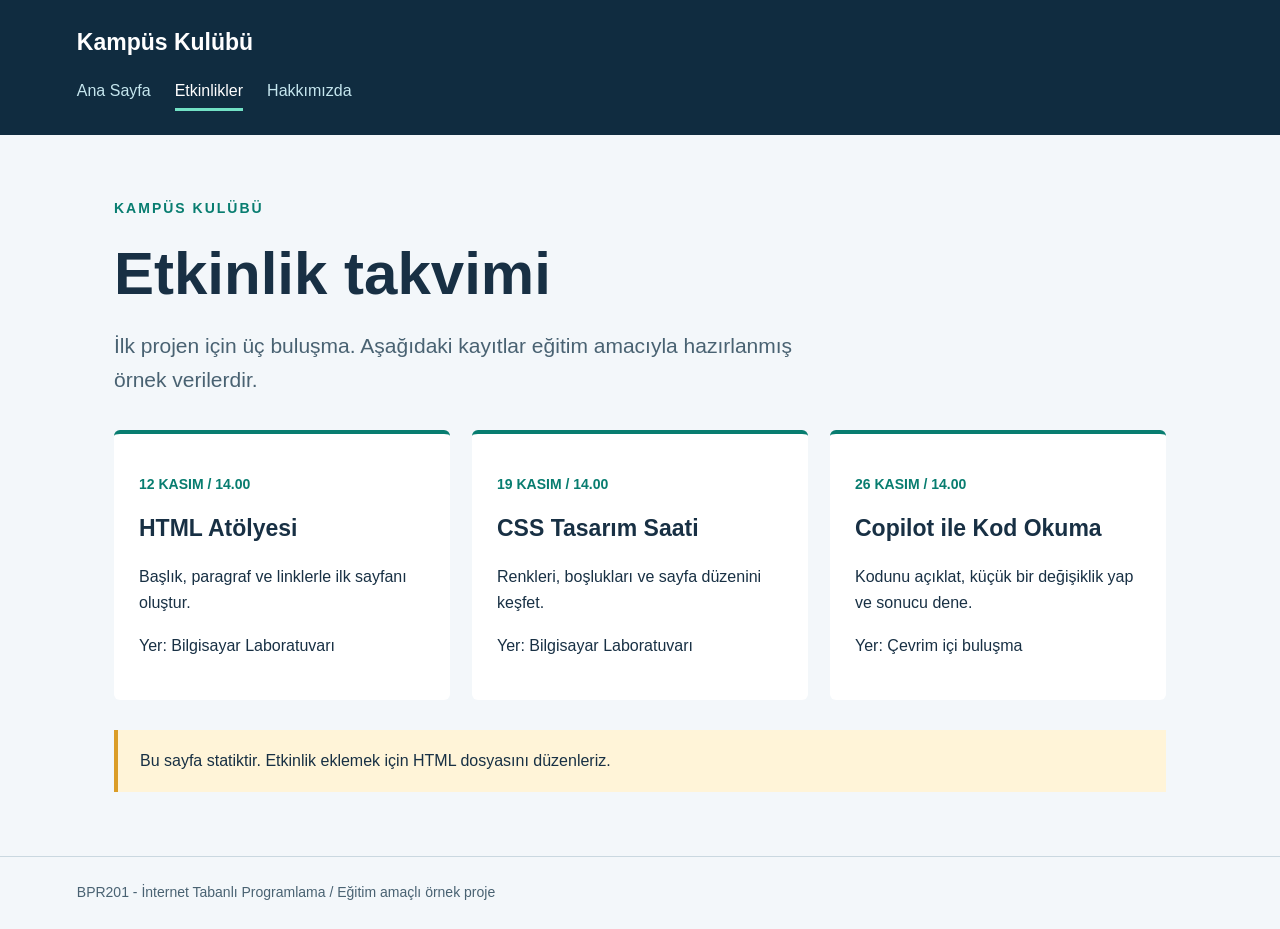
==== etkinlikler.html @ 7fa36695 "Add files via upload" ====
<!doctype html>
<html lang="tr">
<head>
  <meta charset="UTF-8">
  <meta name="viewport" content="width=device-width, initial-scale=1.0">
  <title>Etkinlikler | Kampüs Kulübü</title>
  <link rel="stylesheet" href="style.css">
</head>
<body>
<header><div class="brand">Kampüs Kulübü</div><nav aria-label="Ana menü"><a href="index.html">Ana Sayfa</a>
<a href="etkinlikler.html" aria-current="page">Etkinlikler</a>
<a href="hakkimizda.html">Hakkımızda</a></nav></header>
<main><p class="eyebrow">KAMPÜS KULÜBÜ</p><h1>Etkinlik takvimi</h1>
<p class="intro">İlk projen için üç buluşma. Aşağıdaki kayıtlar eğitim amacıyla hazırlanmış örnek verilerdir.</p>
<section class="grid" aria-label="Örnek etkinlikler">
<article><p class="meta">12 KASIM / 14.00</p><h2>HTML Atölyesi</h2><p>Başlık, paragraf ve linklerle ilk sayfanı oluştur.</p><p>Yer: Bilgisayar Laboratuvarı</p></article>
<article><p class="meta">19 KASIM / 14.00</p><h2>CSS Tasarım Saati</h2><p>Renkleri, boşlukları ve sayfa düzenini keşfet.</p><p>Yer: Bilgisayar Laboratuvarı</p></article>
<article><p class="meta">26 KASIM / 14.00</p><h2>Copilot ile Kod Okuma</h2><p>Kodunu açıklat, küçük bir değişiklik yap ve sonucu dene.</p><p>Yer: Çevrim içi buluşma</p></article>
</section><p class="note">Bu sayfa statiktir. Etkinlik eklemek için HTML dosyasını düzenleriz.</p></main>
<footer>BPR201 - İnternet Tabanlı Programlama / Eğitim amaçlı örnek proje</footer>
</body>
</html>
---- style.css ----
/* Ortak görünüm: Üç HTML dosyası bu dosyayı kullanır. */
* { box-sizing: border-box; }
body { margin: 0; font-family: Arial, sans-serif; color: #183044; background: #f3f7fa; line-height: 1.65; }
header { background: #102c40; color: white; padding: 24px max(6vw, 20px); }
.brand { font-weight: bold; font-size: 23px; }
nav { display: flex; flex-wrap: wrap; gap: 24px; margin-top: 12px; }
nav a { color: #c5e6ee; text-decoration: none; padding: 4px 0; }
nav a[aria-current="page"] { color: white; border-bottom: 3px solid #72e1c5; }
a { color: #086767; }
a:focus-visible { outline: 3px solid #e1a82b; outline-offset: 5px; }
main { max-width: 1100px; margin: 0 auto; padding: 48px 24px; min-height: 65vh; }
.eyebrow { color: #087d70; font-weight: bold; letter-spacing: 2px; font-size: 14px; }
h1 { font-size: clamp(34px, 5vw, 60px); line-height: 1.12; max-width: 850px; margin: 20px 0; }
.intro { font-size: 21px; max-width: 730px; color: #496272; }
.button { display: inline-block; margin: 16px 0 32px; padding: 13px 24px; background: #087d70; color: white; border-radius: 6px; text-decoration: none; font-weight: bold; }
.grid { display: grid; grid-template-columns: repeat(3, 1fr); gap: 22px; margin-top: 32px; }
article { background: white; border-top: 4px solid #087d70; padding: 25px; border-radius: 6px; }
article h2 { margin: 10px 0; font-size: 23px; }
.meta { font-size: 14px; color: #087d70; font-weight: bold; }
.note { padding: 18px 22px; border-left: 4px solid #db9d27; background: #fff4d8; margin-top: 30px; }
footer { border-top: 1px solid #cad8e0; padding: 24px 6vw; color: #496272; font-size: 14px; }
@media (max-width: 700px) { .grid { grid-template-columns: 1fr; } main { padding-top: 28px; } }
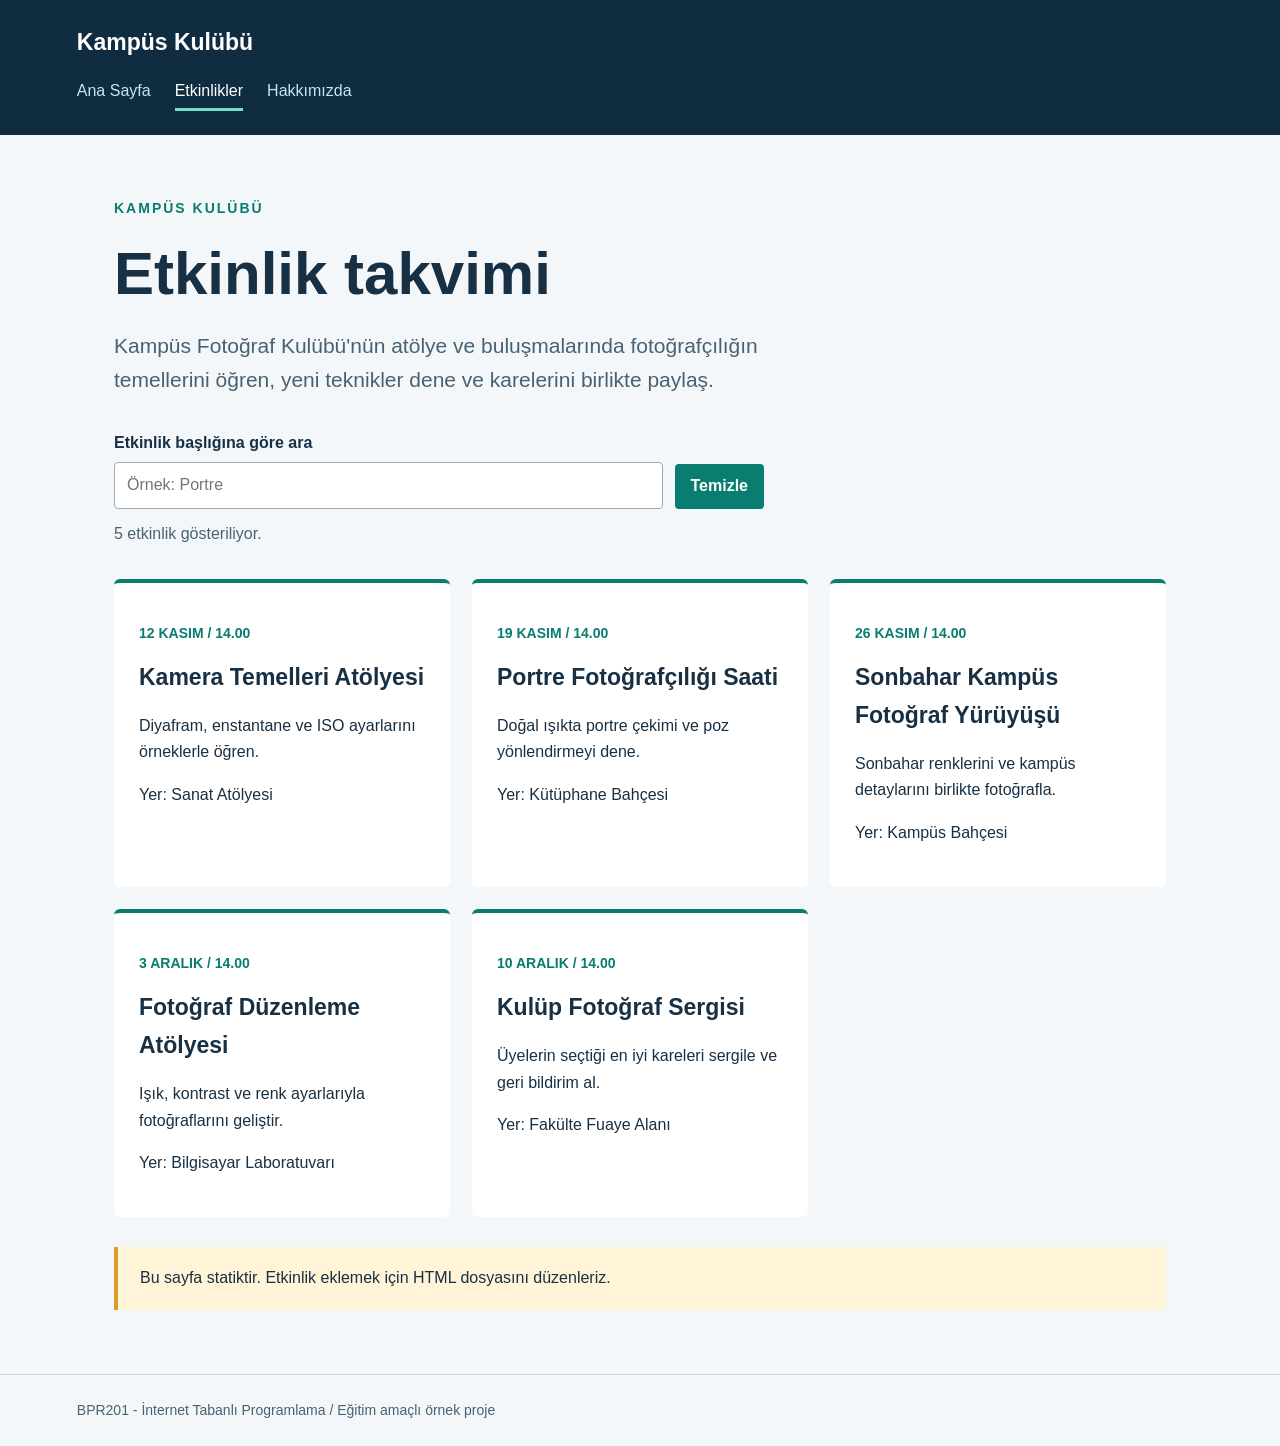
==== commit b7684024: "aramamotoru" ====
--- a/etkinlikler.html
+++ b/etkinlikler.html
@@ -5,17 +5,29 @@
   <meta name="viewport" content="width=device-width, initial-scale=1.0">
   <title>Etkinlikler | Kampüs Kulübü</title>
   <link rel="stylesheet" href="style.css">
+  <script src="script.js" defer></script>
 </head>
 <body>
 <header><div class="brand">Kampüs Kulübü</div><nav aria-label="Ana menü"><a href="index.html">Ana Sayfa</a>
 <a href="etkinlikler.html" aria-current="page">Etkinlikler</a>
 <a href="hakkimizda.html">Hakkımızda</a></nav></header>
 <main><p class="eyebrow">KAMPÜS KULÜBÜ</p><h1>Etkinlik takvimi</h1>
-<p class="intro">İlk projen için üç buluşma. Aşağıdaki kayıtlar eğitim amacıyla hazırlanmış örnek verilerdir.</p>
+<p class="intro">Kampüs Fotoğraf Kulübü'nün atölye ve buluşmalarında fotoğrafçılığın temellerini öğren, yeni teknikler dene ve karelerini birlikte paylaş.</p>
+<div class="event-search">
+  <div class="search-field">
+    <label for="event-search">Etkinlik başlığına göre ara</label>
+    <input id="event-search" type="search" placeholder="Örnek: Portre" autocomplete="off">
+  </div>
+  <button class="search-clear" id="clear-search" type="button">Temizle</button>
+</div>
+<p class="search-status" id="event-results" role="status" aria-live="polite"></p>
+<p class="empty-results" id="empty-results" hidden>Aramanıza uygun etkinlik bulunamadı.</p>
 <section class="grid" aria-label="Örnek etkinlikler">
-<article><p class="meta">12 KASIM / 14.00</p><h2>HTML Atölyesi</h2><p>Başlık, paragraf ve linklerle ilk sayfanı oluştur.</p><p>Yer: Bilgisayar Laboratuvarı</p></article>
-<article><p class="meta">19 KASIM / 14.00</p><h2>CSS Tasarım Saati</h2><p>Renkleri, boşlukları ve sayfa düzenini keşfet.</p><p>Yer: Bilgisayar Laboratuvarı</p></article>
-<article><p class="meta">26 KASIM / 14.00</p><h2>Copilot ile Kod Okuma</h2><p>Kodunu açıklat, küçük bir değişiklik yap ve sonucu dene.</p><p>Yer: Çevrim içi buluşma</p></article>
+<article><p class="meta">12 KASIM / 14.00</p><h2>Kamera Temelleri Atölyesi</h2><p>Diyafram, enstantane ve ISO ayarlarını örneklerle öğren.</p><p>Yer: Sanat Atölyesi</p></article>
+<article><p class="meta">19 KASIM / 14.00</p><h2>Portre Fotoğrafçılığı Saati</h2><p>Doğal ışıkta portre çekimi ve poz yönlendirmeyi dene.</p><p>Yer: Kütüphane Bahçesi</p></article>
+<article><p class="meta">26 KASIM / 14.00</p><h2>Sonbahar Kampüs Fotoğraf Yürüyüşü</h2><p>Sonbahar renklerini ve kampüs detaylarını birlikte fotoğrafla.</p><p>Yer: Kampüs Bahçesi</p></article>
+<article><p class="meta">3 ARALIK / 14.00</p><h2>Fotoğraf Düzenleme Atölyesi</h2><p>Işık, kontrast ve renk ayarlarıyla fotoğraflarını geliştir.</p><p>Yer: Bilgisayar Laboratuvarı</p></article>
+<article><p class="meta">10 ARALIK / 14.00</p><h2>Kulüp Fotoğraf Sergisi</h2><p>Üyelerin seçtiği en iyi kareleri sergile ve geri bildirim al.</p><p>Yer: Fakülte Fuaye Alanı</p></article>
 </section><p class="note">Bu sayfa statiktir. Etkinlik eklemek için HTML dosyasını düzenleriz.</p></main>
 <footer>BPR201 - İnternet Tabanlı Programlama / Eğitim amaçlı örnek proje</footer>
 </body>
--- a/style.css
+++ b/style.css
@@ -13,10 +13,18 @@
 h1 { font-size: clamp(34px, 5vw, 60px); line-height: 1.12; max-width: 850px; margin: 20px 0; }
 .intro { font-size: 21px; max-width: 730px; color: #496272; }
 .button { display: inline-block; margin: 16px 0 32px; padding: 13px 24px; background: #087d70; color: white; border-radius: 6px; text-decoration: none; font-weight: bold; }
+.event-search { display: grid; grid-template-columns: minmax(0, 1fr) auto; align-items: end; gap: 12px; max-width: 650px; margin-top: 32px; }
+.search-field label { display: block; margin-bottom: 6px; font-weight: bold; }
+.search-field input { width: 100%; min-height: 44px; padding: 9px 12px; border: 1px solid #9aabb5; border-radius: 4px; font: inherit; color: inherit; background: white; }
+.search-clear { min-height: 44px; padding: 9px 16px; border: 0; border-radius: 4px; background: #087d70; color: white; font: inherit; font-weight: bold; cursor: pointer; }
+.search-field input:focus-visible, .search-clear:focus-visible { outline: 3px solid #e1a82b; outline-offset: 3px; }
+.search-status { margin: 12px 0 0; color: #496272; }
+.empty-results { margin: 16px 0 0; padding: 18px 22px; border-left: 4px solid #db9d27; background: #fff4d8; }
 .grid { display: grid; grid-template-columns: repeat(3, 1fr); gap: 22px; margin-top: 32px; }
 article { background: white; border-top: 4px solid #087d70; padding: 25px; border-radius: 6px; }
+.grid article[hidden] { display: none; }
 article h2 { margin: 10px 0; font-size: 23px; }
 .meta { font-size: 14px; color: #087d70; font-weight: bold; }
 .note { padding: 18px 22px; border-left: 4px solid #db9d27; background: #fff4d8; margin-top: 30px; }
 footer { border-top: 1px solid #cad8e0; padding: 24px 6vw; color: #496272; font-size: 14px; }
-@media (max-width: 700px) { .grid { grid-template-columns: 1fr; } main { padding-top: 28px; } }
+@media (max-width: 700px) { .grid { grid-template-columns: 1fr; } .event-search { grid-template-columns: 1fr; } main { padding-top: 28px; } }
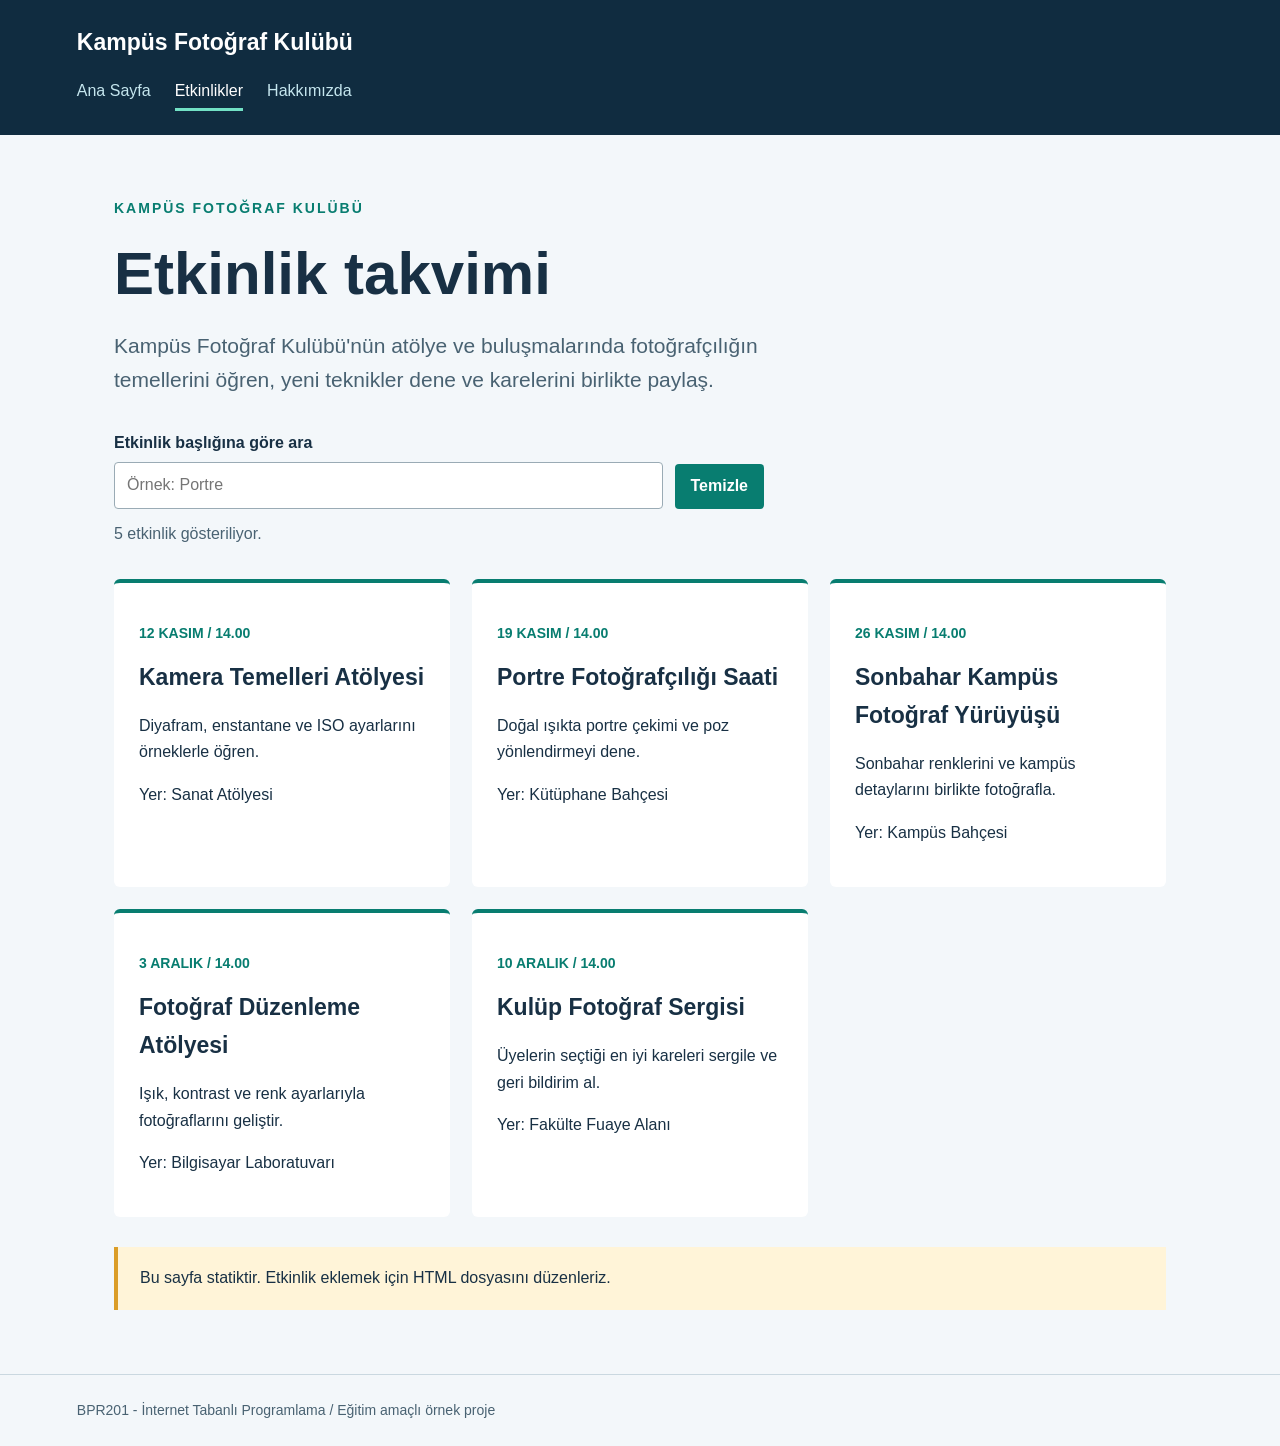
==== commit 926b9b96: "düzenleme" ====
--- a/etkinlikler.html
+++ b/etkinlikler.html
@@ -3,15 +3,15 @@
 <head>
   <meta charset="UTF-8">
   <meta name="viewport" content="width=device-width, initial-scale=1.0">
-  <title>Etkinlikler | Kampüs Kulübü</title>
+  <title>Etkinlikler | Kampüs Fotoğraf Kulübü</title>
   <link rel="stylesheet" href="style.css">
   <script src="script.js" defer></script>
 </head>
 <body>
-<header><div class="brand">Kampüs Kulübü</div><nav aria-label="Ana menü"><a href="index.html">Ana Sayfa</a>
+<header><div class="brand">Kampüs Fotoğraf Kulübü</div><nav aria-label="Ana menü"><a href="index.html">Ana Sayfa</a>
 <a href="etkinlikler.html" aria-current="page">Etkinlikler</a>
 <a href="hakkimizda.html">Hakkımızda</a></nav></header>
-<main><p class="eyebrow">KAMPÜS KULÜBÜ</p><h1>Etkinlik takvimi</h1>
+<main><p class="eyebrow">KAMPÜS FOTOĞRAF KULÜBÜ</p><h1>Etkinlik takvimi</h1>
 <p class="intro">Kampüs Fotoğraf Kulübü'nün atölye ve buluşmalarında fotoğrafçılığın temellerini öğren, yeni teknikler dene ve karelerini birlikte paylaş.</p>
 <div class="event-search">
   <div class="search-field">
--- a/style.css
+++ b/style.css
@@ -14,12 +14,14 @@
 .intro { font-size: 21px; max-width: 730px; color: #496272; }
 .button { display: inline-block; margin: 16px 0 32px; padding: 13px 24px; background: #087d70; color: white; border-radius: 6px; text-decoration: none; font-weight: bold; }
 .event-search { display: grid; grid-template-columns: minmax(0, 1fr) auto; align-items: end; gap: 12px; max-width: 650px; margin-top: 32px; }
+.event-search, .search-field { min-width: 0; }
 .search-field label { display: block; margin-bottom: 6px; font-weight: bold; }
-.search-field input { width: 100%; min-height: 44px; padding: 9px 12px; border: 1px solid #9aabb5; border-radius: 4px; font: inherit; color: inherit; background: white; }
+.search-field input { width: 100%; min-width: 0; min-height: 44px; padding: 9px 12px; border: 1px solid #9aabb5; border-radius: 4px; font: inherit; color: inherit; background: white; }
 .search-clear { min-height: 44px; padding: 9px 16px; border: 0; border-radius: 4px; background: #087d70; color: white; font: inherit; font-weight: bold; cursor: pointer; }
 .search-field input:focus-visible, .search-clear:focus-visible { outline: 3px solid #e1a82b; outline-offset: 3px; }
 .search-status { margin: 12px 0 0; color: #496272; }
 .empty-results { margin: 16px 0 0; padding: 18px 22px; border-left: 4px solid #db9d27; background: #fff4d8; }
+.search-status, .empty-results { overflow-wrap: anywhere; }
 .grid { display: grid; grid-template-columns: repeat(3, 1fr); gap: 22px; margin-top: 32px; }
 article { background: white; border-top: 4px solid #087d70; padding: 25px; border-radius: 6px; }
 .grid article[hidden] { display: none; }
